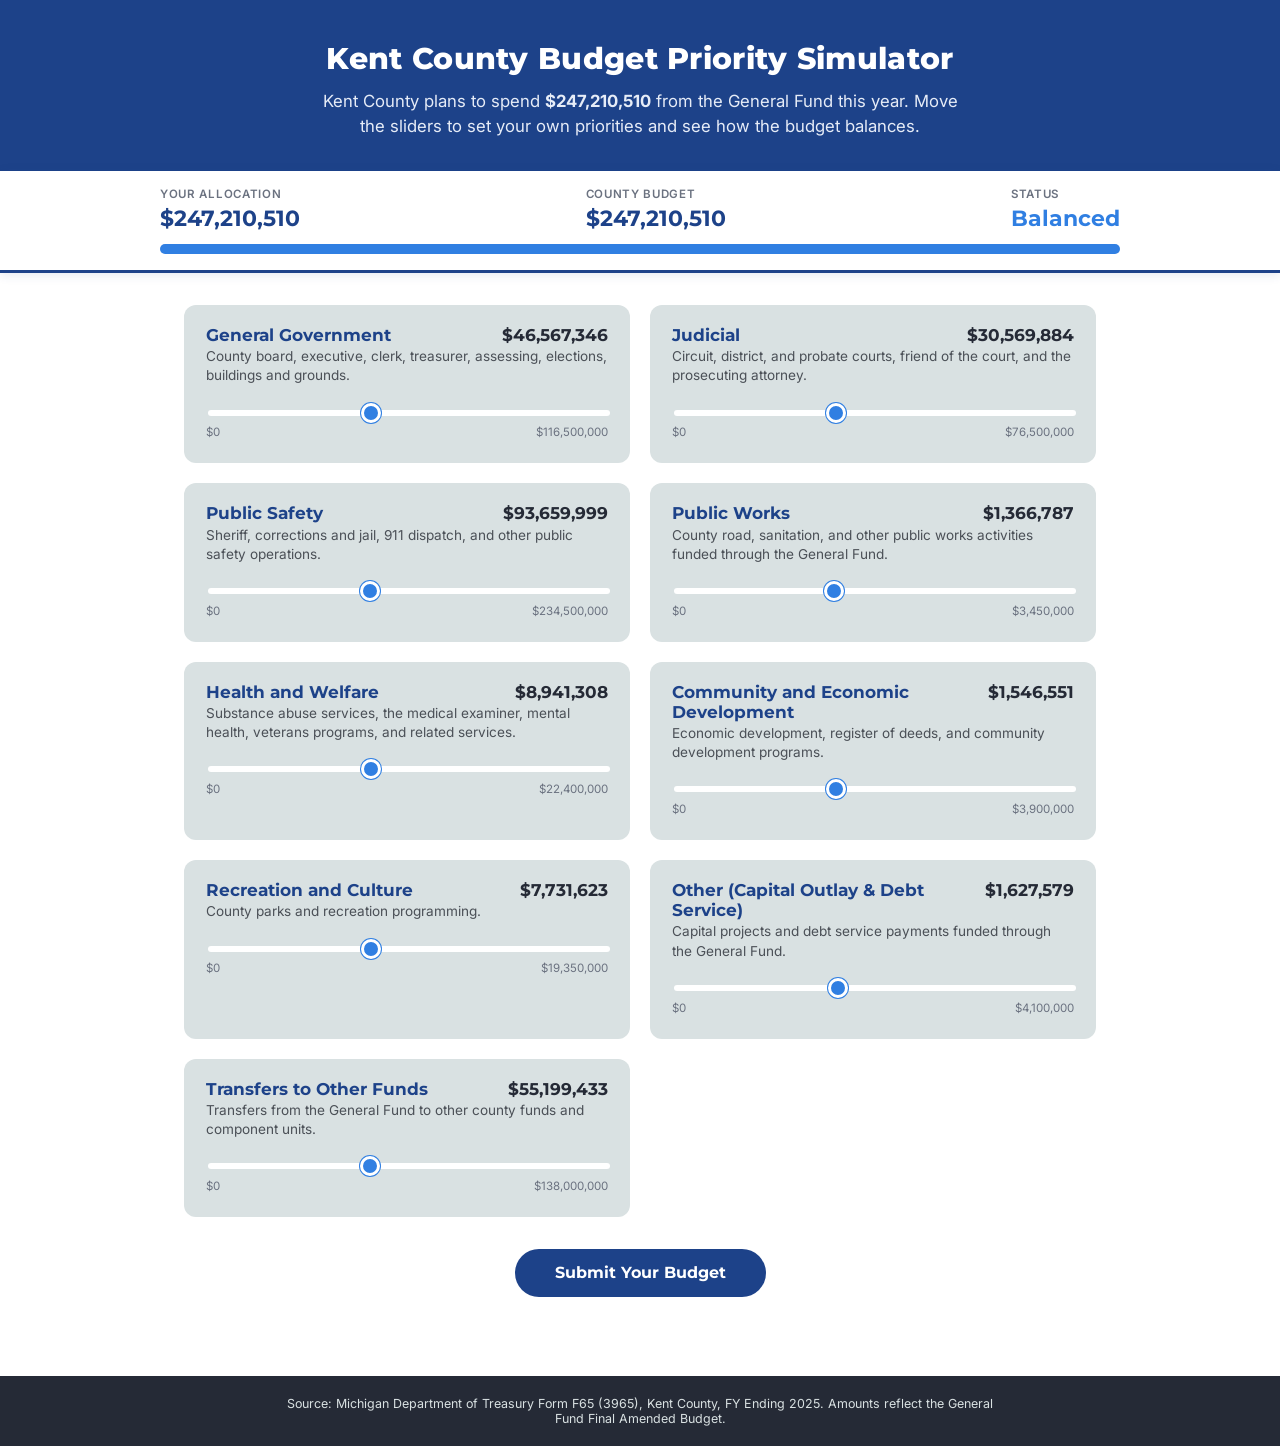
==== index.html @ 90146175 "Add budget priority simulator for Kent County General Fund Sliders for the 9 major General Fund expe" ====
<!DOCTYPE html>
<html lang="en">
<head>
<meta charset="UTF-8">
<meta name="viewport" content="width=device-width, initial-scale=1.0">
<title>Kent County Budget Priority Simulator</title>
<link rel="preconnect" href="https://fonts.googleapis.com">
<link rel="preconnect" href="https://fonts.gstatic.com" crossorigin>
<link href="https://fonts.googleapis.com/css2?family=Montserrat:wght@600;700;800&family=Inter:wght@400;500;600;700&display=swap" rel="stylesheet">
<link rel="stylesheet" href="styles.css">
</head>
<body>

<header class="site-header">
  <h1>Kent County Budget Priority Simulator</h1>
  <p class="subtitle">Kent County plans to spend <strong>$247,210,510</strong> from the General Fund this year. Move the sliders to set your own priorities and see how the budget balances.</p>
</header>

<div class="total-bar" id="totalBar">
  <div class="total-bar-inner">
    <div class="total-stat">
      <span class="total-label">Your Allocation</span>
      <span class="total-value" id="allocatedValue">$0</span>
    </div>
    <div class="total-stat">
      <span class="total-label">County Budget</span>
      <span class="total-value" id="budgetValue">$0</span>
    </div>
    <div class="total-stat status-stat">
      <span class="total-label">Status</span>
      <span class="total-value" id="statusValue">Balanced</span>
    </div>
  </div>
  <div class="progress-track">
    <div class="progress-fill" id="progressFill"></div>
  </div>
</div>

<main class="category-grid" id="categoryGrid"></main>

<div class="submit-row">
  <button id="submitBtn" class="submit-btn">Submit Your Budget</button>
  <p class="submit-note" id="submitNote"></p>
</div>

<footer class="site-footer">
  <p>Source: Michigan Department of Treasury Form F65 (3965), Kent County, FY Ending 2025. Amounts reflect the General Fund Final Amended Budget.</p>
</footer>

<script src="script.js"></script>
</body>
</html>
---- styles.css ----
:root {
  --river-blue: #1d4289;
  --sky-blue: #307fe2;
  --neutral-gray: #d9e1e2;
  --body-black: #252a36;
  --white: #ffffff;
  --sunrise-yellow: #ffb81c;
  --sunset-orange: #ff8f1c;
  --warm-red: #f9423a;
}

* {
  box-sizing: border-box;
}

body {
  margin: 0;
  background: var(--white);
  color: var(--body-black);
  font-family: 'Inter', sans-serif;
}

h1, h2, h3 {
  font-family: 'Montserrat', sans-serif;
}

.site-header {
  background: var(--river-blue);
  color: var(--white);
  padding: 2.5rem 1.5rem 2rem;
  text-align: center;
}

.site-header h1 {
  margin: 0 0 0.75rem;
  font-size: 1.9rem;
  font-weight: 800;
  letter-spacing: 0.01em;
}

.subtitle {
  margin: 0 auto;
  max-width: 640px;
  font-size: 1.05rem;
  line-height: 1.5;
  color: #e6ecf7;
}

.total-bar {
  position: sticky;
  top: 0;
  z-index: 10;
  background: var(--white);
  border-bottom: 3px solid var(--river-blue);
  padding: 1rem 1.5rem;
  box-shadow: 0 2px 10px rgba(29, 66, 137, 0.12);
  transition: border-color 0.2s ease;
}

.total-bar.over-budget {
  border-bottom-color: var(--warm-red);
}

.total-bar-inner {
  max-width: 960px;
  margin: 0 auto;
  display: flex;
  justify-content: space-between;
  gap: 1rem;
  flex-wrap: wrap;
}

.total-stat {
  display: flex;
  flex-direction: column;
  gap: 0.15rem;
}

.total-label {
  font-size: 0.72rem;
  text-transform: uppercase;
  letter-spacing: 0.06em;
  font-weight: 600;
  color: #6b7280;
}

.total-value {
  font-family: 'Montserrat', sans-serif;
  font-size: 1.4rem;
  font-weight: 700;
  color: var(--river-blue);
}

.status-stat .total-value {
  color: var(--sky-blue);
}

.total-bar.over-budget .status-stat .total-value {
  color: var(--warm-red);
}

.progress-track {
  max-width: 960px;
  margin: 0.75rem auto 0;
  height: 10px;
  background: var(--neutral-gray);
  border-radius: 999px;
  overflow: hidden;
}

.progress-fill {
  height: 100%;
  width: 0%;
  background: var(--sky-blue);
  transition: width 0.15s ease, background 0.15s ease;
}

.total-bar.over-budget .progress-fill {
  background: var(--warm-red);
}

.category-grid {
  max-width: 960px;
  margin: 2rem auto;
  padding: 0 1.5rem;
  display: grid;
  grid-template-columns: repeat(auto-fit, minmax(300px, 1fr));
  gap: 1.25rem;
}

.category-card {
  background: var(--neutral-gray);
  border-radius: 12px;
  padding: 1.25rem 1.4rem 1.5rem;
}

.category-header {
  display: flex;
  justify-content: space-between;
  align-items: baseline;
  gap: 0.5rem;
  margin-bottom: 0.15rem;
}

.category-name {
  font-family: 'Montserrat', sans-serif;
  font-weight: 700;
  font-size: 1.05rem;
  color: var(--river-blue);
}

.category-amount {
  font-family: 'Montserrat', sans-serif;
  font-weight: 700;
  font-size: 1.05rem;
  color: var(--body-black);
  white-space: nowrap;
}

.category-desc {
  margin: 0 0 0.9rem;
  font-size: 0.85rem;
  color: #4b5057;
  line-height: 1.4;
}

input[type="range"] {
  width: 100%;
  height: 6px;
  border-radius: 999px;
  background: var(--white);
  appearance: none;
  -webkit-appearance: none;
  outline: none;
  cursor: pointer;
}

input[type="range"]::-webkit-slider-thumb {
  -webkit-appearance: none;
  width: 20px;
  height: 20px;
  border-radius: 50%;
  background: var(--sky-blue);
  border: 3px solid var(--white);
  box-shadow: 0 0 0 1px var(--sky-blue);
  cursor: pointer;
}

input[type="range"]::-moz-range-thumb {
  width: 20px;
  height: 20px;
  border-radius: 50%;
  background: var(--sky-blue);
  border: 3px solid var(--white);
  box-shadow: 0 0 0 1px var(--sky-blue);
  cursor: pointer;
}

.range-labels {
  display: flex;
  justify-content: space-between;
  font-size: 0.72rem;
  color: #6b7280;
  margin-top: 0.35rem;
}

.submit-row {
  max-width: 960px;
  margin: 0 auto 3rem;
  padding: 0 1.5rem;
  text-align: center;
}

.submit-btn {
  font-family: 'Montserrat', sans-serif;
  font-weight: 700;
  font-size: 1rem;
  color: var(--white);
  background: var(--river-blue);
  border: none;
  border-radius: 999px;
  padding: 0.9rem 2.5rem;
  cursor: pointer;
  transition: background 0.15s ease;
}

.submit-btn:hover {
  background: var(--sky-blue);
}

.submit-note {
  margin-top: 0.9rem;
  font-size: 0.9rem;
  font-weight: 600;
  color: var(--river-blue);
  min-height: 1.2em;
}

.site-footer {
  background: var(--body-black);
  color: var(--neutral-gray);
  text-align: center;
  padding: 1.25rem 1.5rem;
  font-size: 0.78rem;
}

.site-footer p {
  margin: 0;
  max-width: 720px;
  margin: 0 auto;
}
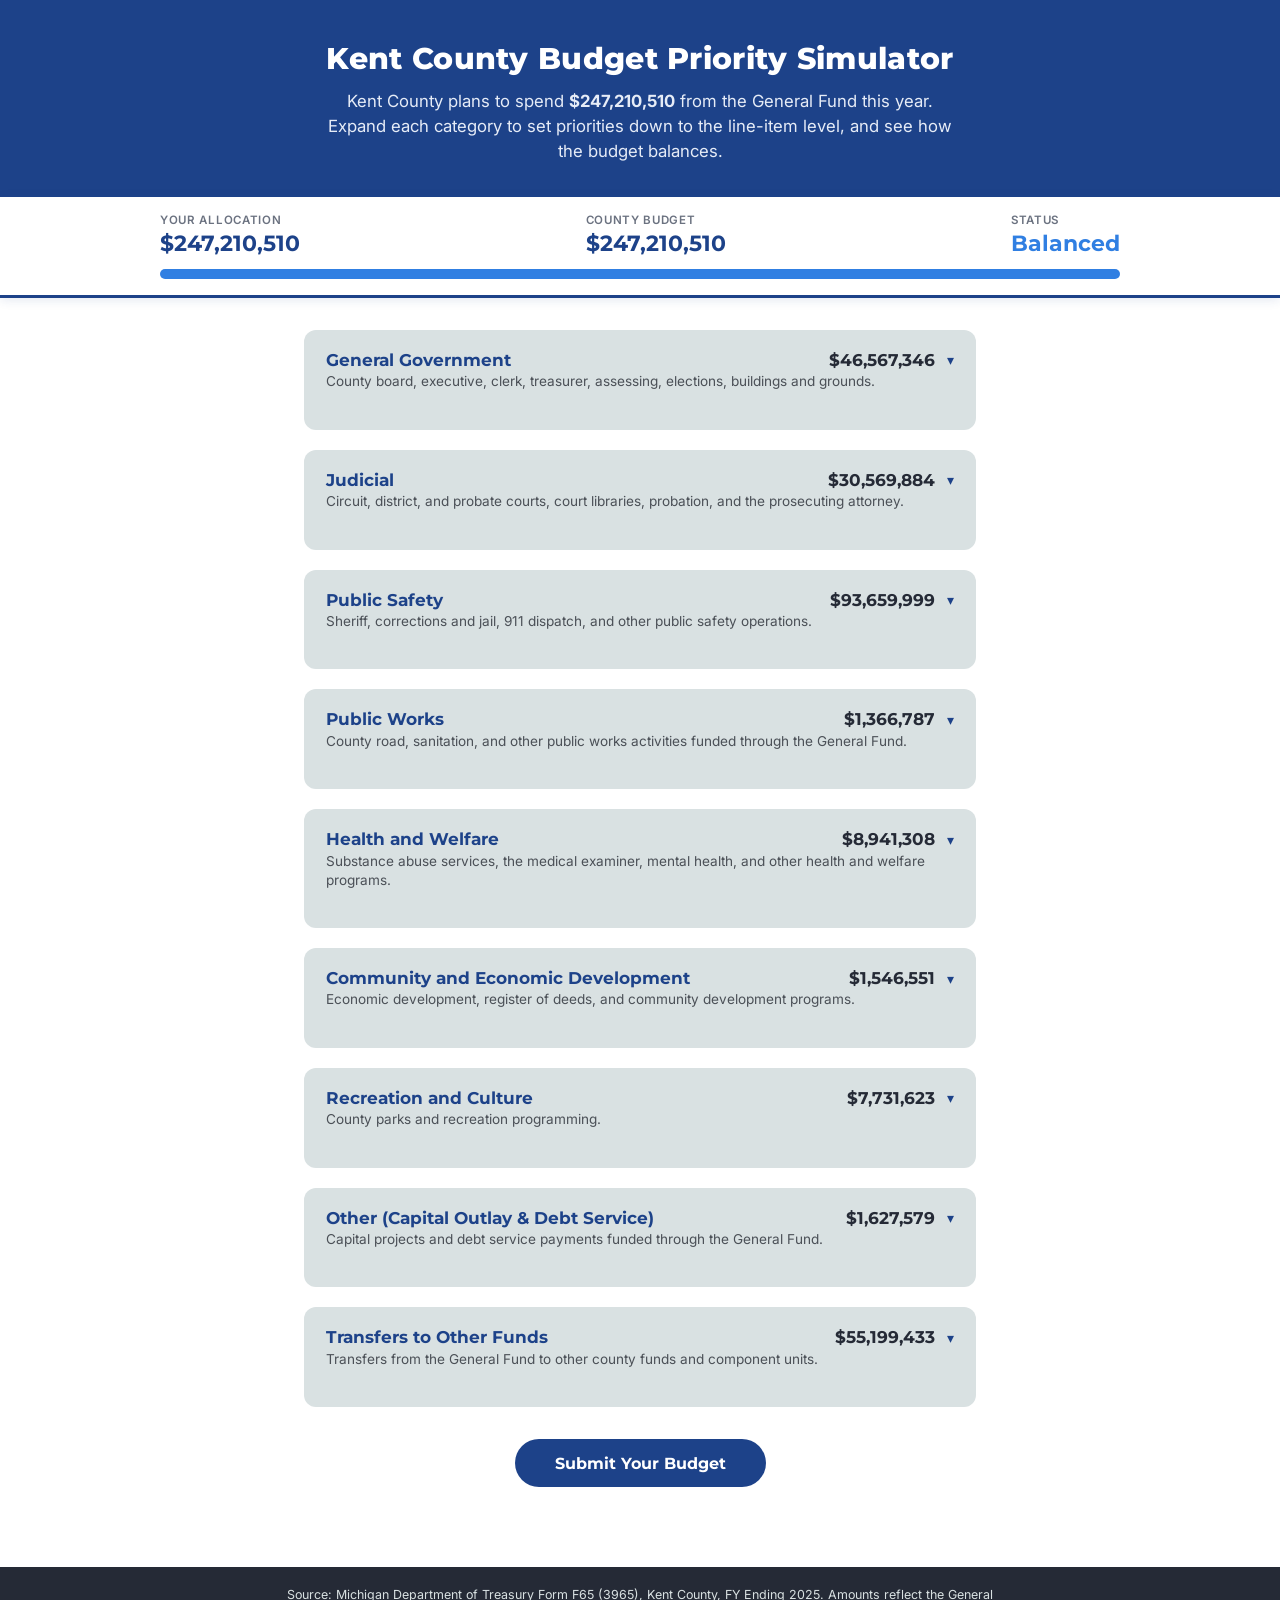
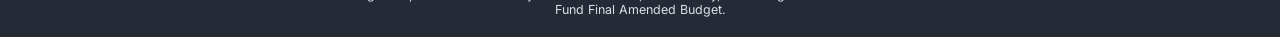
==== commit cd3213cc: "Add subcategory drill-down with accordion, synced inputs, and info tooltips Each of the 9 main categ" ====
--- a/index.html
+++ b/index.html
@@ -13,7 +13,7 @@
 
 <header class="site-header">
   <h1>Kent County Budget Priority Simulator</h1>
-  <p class="subtitle">Kent County plans to spend <strong>$247,210,510</strong> from the General Fund this year. Move the sliders to set your own priorities and see how the budget balances.</p>
+  <p class="subtitle">Kent County plans to spend <strong>$247,210,510</strong> from the General Fund this year. Expand each category to set priorities down to the line-item level, and see how the budget balances.</p>
 </header>
 
 <div class="total-bar" id="totalBar">
--- a/styles.css
+++ b/styles.css
@@ -120,11 +120,11 @@
 }
 
 .category-grid {
-  max-width: 960px;
+  max-width: 720px;
   margin: 2rem auto;
   padding: 0 1.5rem;
   display: grid;
-  grid-template-columns: repeat(auto-fit, minmax(300px, 1fr));
+  grid-template-columns: 1fr;
   gap: 1.25rem;
 }
 
@@ -134,12 +134,19 @@
   padding: 1.25rem 1.4rem 1.5rem;
 }
 
-.category-header {
+.category-toggle {
   display: flex;
   justify-content: space-between;
-  align-items: baseline;
-  gap: 0.5rem;
+  align-items: center;
+  gap: 0.75rem;
+  width: 100%;
   margin-bottom: 0.15rem;
+  background: none;
+  border: none;
+  padding: 0;
+  cursor: pointer;
+  text-align: left;
+  font-family: inherit;
 }
 
 .category-name {
@@ -155,6 +162,18 @@
   font-size: 1.05rem;
   color: var(--body-black);
   white-space: nowrap;
+  margin-left: auto;
+}
+
+.chevron {
+  color: var(--river-blue);
+  font-size: 0.9rem;
+  transition: transform 0.2s ease;
+  flex-shrink: 0;
+}
+
+.category-toggle[aria-expanded="true"] .chevron {
+  transform: rotate(180deg);
 }
 
 .category-desc {
@@ -164,11 +183,168 @@
   line-height: 1.4;
 }
 
+.subcategory-list {
+  max-height: 0px;
+  overflow: hidden;
+  transition: max-height 0.25s ease;
+}
+
+.subcategory-list-inner {
+  padding-top: 0.25rem;
+  display: flex;
+  flex-direction: column;
+  gap: 1.1rem;
+}
+
+.subcategory-row {
+  background: var(--white);
+  border-radius: 10px;
+  padding: 0.9rem 1rem 1rem;
+}
+
+.subcategory-top {
+  display: flex;
+  justify-content: space-between;
+  align-items: flex-start;
+  gap: 0.75rem;
+  flex-wrap: wrap;
+  margin-bottom: 0.6rem;
+}
+
+.subcategory-name-wrap {
+  display: flex;
+  align-items: center;
+  gap: 0.4rem;
+  flex-wrap: wrap;
+}
+
+.subcategory-name {
+  font-weight: 600;
+  font-size: 0.92rem;
+  color: var(--body-black);
+}
+
+.subcategory-controls {
+  display: flex;
+  align-items: center;
+  gap: 0.5rem;
+}
+
+.subcategory-number {
+  width: 118px;
+  font-family: 'Inter', sans-serif;
+  font-weight: 600;
+  font-size: 0.85rem;
+  color: var(--body-black);
+  border: 1px solid var(--neutral-gray);
+  border-radius: 6px;
+  padding: 0.35rem 0.5rem;
+  background: var(--white);
+}
+
+.subcategory-number:focus {
+  outline: 2px solid var(--sky-blue);
+  outline-offset: 1px;
+}
+
+.reset-btn {
+  font-family: 'Inter', sans-serif;
+  font-weight: 600;
+  font-size: 0.75rem;
+  color: var(--river-blue);
+  background: var(--neutral-gray);
+  border: none;
+  border-radius: 6px;
+  padding: 0.4rem 0.6rem;
+  cursor: pointer;
+  white-space: nowrap;
+}
+
+.reset-btn:hover {
+  background: var(--sky-blue);
+  color: var(--white);
+}
+
+.single-line-note {
+  margin: 0;
+  font-size: 0.78rem;
+  font-style: italic;
+  color: #6b7280;
+  line-height: 1.4;
+}
+
+.info-wrap {
+  position: relative;
+  display: inline-flex;
+  align-items: center;
+}
+
+.info-btn {
+  width: 16px;
+  height: 16px;
+  border-radius: 50%;
+  border: 1px solid var(--sky-blue);
+  background: var(--white);
+  color: var(--sky-blue);
+  font-size: 0.68rem;
+  font-style: italic;
+  font-family: Georgia, serif;
+  line-height: 1;
+  display: inline-flex;
+  align-items: center;
+  justify-content: center;
+  cursor: pointer;
+  padding: 0;
+}
+
+.info-btn:hover,
+.info-btn:focus {
+  background: var(--sky-blue);
+  color: var(--white);
+  outline: none;
+}
+
+.info-tooltip {
+  display: none;
+  position: absolute;
+  z-index: 20;
+  top: 130%;
+  left: 0;
+  width: 240px;
+  background: var(--white);
+  color: var(--body-black);
+  border: 1px solid var(--river-blue);
+  border-radius: 8px;
+  padding: 0.6rem 0.7rem;
+  font-size: 0.78rem;
+  font-weight: 400;
+  line-height: 1.4;
+  box-shadow: 0 4px 14px rgba(29, 66, 137, 0.18);
+}
+
+.info-wrap:hover .info-tooltip,
+.info-tooltip.visible {
+  display: block;
+}
+
+.review-badge {
+  font-size: 0.65rem;
+  font-weight: 700;
+  text-transform: uppercase;
+  letter-spacing: 0.03em;
+  color: var(--river-blue);
+  background: var(--neutral-gray);
+  border: 1px solid var(--sky-blue);
+  border-radius: 999px;
+  padding: 0.15rem 0.5rem;
+  white-space: nowrap;
+}
+
 input[type="range"] {
   width: 100%;
   height: 6px;
   border-radius: 999px;
-  background: var(--white);
+  background: var(--neutral-gray);
   appearance: none;
   -webkit-appearance: none;
   outline: none;
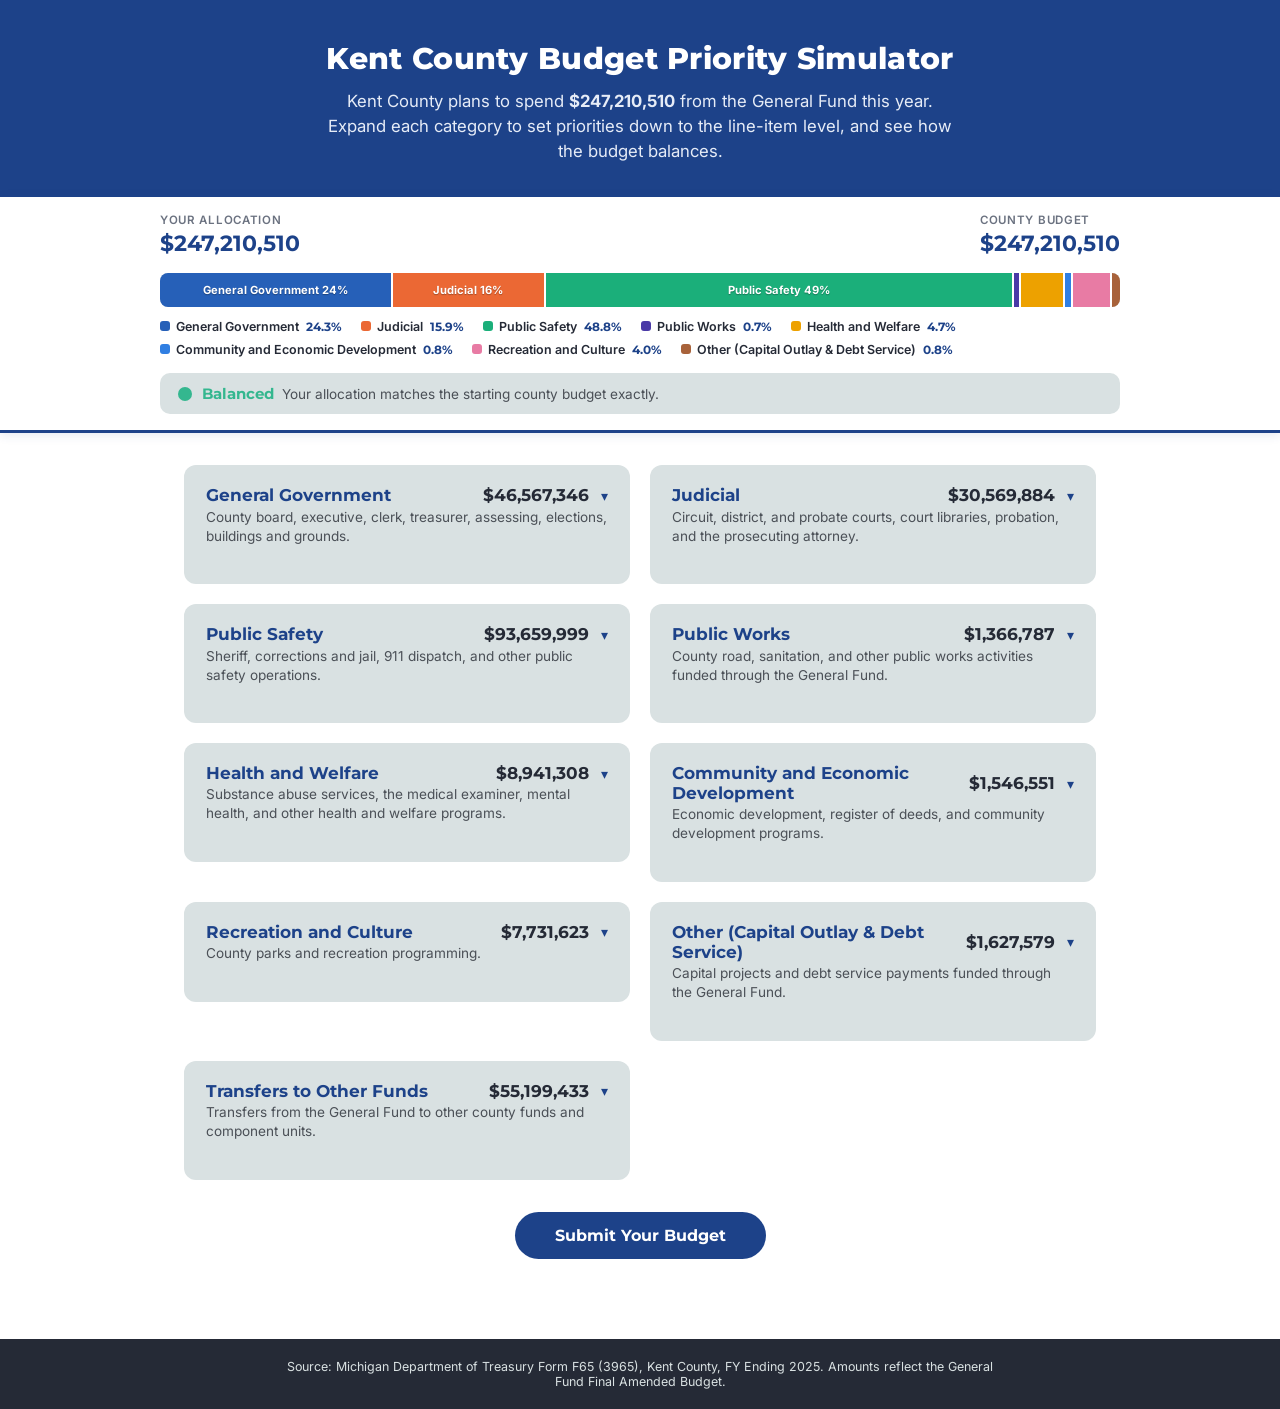
==== commit f403d02c: "Restore 2-column layout and add composition chart with budget status indicator - Category grid is 2 " ====
--- a/index.html
+++ b/index.html
@@ -26,13 +26,19 @@
       <span class="total-label">County Budget</span>
       <span class="total-value" id="budgetValue">$0</span>
     </div>
-    <div class="total-stat status-stat">
-      <span class="total-label">Status</span>
-      <span class="total-value" id="statusValue">Balanced</span>
-    </div>
   </div>
-  <div class="progress-track">
-    <div class="progress-fill" id="progressFill"></div>
+
+  <div class="composition-chart">
+    <div class="composition-bar" id="compositionBar" role="img" aria-label="Live breakdown of your allocation across the 8 main fund categories"></div>
+    <div class="composition-legend" id="compositionLegend"></div>
+  </div>
+
+  <div class="budget-status" id="budgetStatus">
+    <span class="status-dot" id="statusDot"></span>
+    <span class="status-text">
+      <span class="status-label" id="statusLabel">Balanced</span>
+      <span class="status-detail" id="statusDetail"></span>
+    </span>
   </div>
 </div>
 
--- a/styles.css
+++ b/styles.css
@@ -7,6 +7,9 @@
   --sunrise-yellow: #ffb81c;
   --sunset-orange: #ff8f1c;
   --warm-red: #f9423a;
+  --status-surplus: #307fe2;
+  --status-balanced: #34b78f;
+  --status-deficit: #f9423a;
 }
 
 * {
@@ -54,11 +57,6 @@
   border-bottom: 3px solid var(--river-blue);
   padding: 1rem 1.5rem;
   box-shadow: 0 2px 10px rgba(29, 66, 137, 0.12);
-  transition: border-color 0.2s ease;
-}
-
-.total-bar.over-budget {
-  border-bottom-color: var(--warm-red);
 }
 
 .total-bar-inner {
@@ -91,41 +89,157 @@
   color: var(--river-blue);
 }
 
-.status-stat .total-value {
-  color: var(--sky-blue);
-}
-
-.total-bar.over-budget .status-stat .total-value {
-  color: var(--warm-red);
-}
-
-.progress-track {
+.composition-chart {
   max-width: 960px;
-  margin: 0.75rem auto 0;
+  margin: 1rem auto 0;
+}
+
+.composition-bar {
+  display: flex;
+  width: 100%;
+  height: 34px;
+  border-radius: 8px;
+  overflow: hidden;
+  background: var(--neutral-gray);
+}
+
+.composition-segment {
+  height: 100%;
+  min-width: 3px;
+  display: flex;
+  align-items: center;
+  justify-content: center;
+  overflow: hidden;
+  transition: width 0.2s ease;
+  border-right: 2px solid var(--white);
+}
+
+.composition-segment:last-child {
+  border-right: none;
+}
+
+.segment-label {
+  font-family: 'Inter', sans-serif;
+  font-size: 0.7rem;
+  font-weight: 700;
+  color: var(--white);
+  white-space: nowrap;
+  overflow: hidden;
+  text-overflow: ellipsis;
+  padding: 0 0.4rem;
+  text-shadow: 0 1px 1px rgba(0, 0, 0, 0.3);
+}
+
+.composition-legend {
+  display: flex;
+  flex-wrap: wrap;
+  gap: 0.5rem 1.2rem;
+  margin-top: 0.75rem;
+  font-size: 0.78rem;
+}
+
+.legend-row {
+  display: flex;
+  align-items: center;
+  gap: 0.4rem;
+  color: var(--body-black);
+}
+
+.legend-swatch {
+  width: 10px;
   height: 10px;
+  border-radius: 3px;
+  flex-shrink: 0;
+}
+
+.legend-name {
+  font-weight: 600;
+}
+
+.legend-percent {
+  font-family: 'Montserrat', sans-serif;
+  font-weight: 700;
+  color: var(--river-blue);
+}
+
+.budget-status {
+  display: flex;
+  align-items: center;
+  gap: 0.65rem;
+  max-width: 960px;
+  margin: 1rem auto 0;
+  padding: 0.7rem 1.1rem;
+  border-radius: 10px;
   background: var(--neutral-gray);
-  border-radius: 999px;
-  overflow: hidden;
-}
-
-.progress-fill {
-  height: 100%;
-  width: 0%;
-  background: var(--sky-blue);
-  transition: width 0.15s ease, background 0.15s ease;
-}
-
-.total-bar.over-budget .progress-fill {
-  background: var(--warm-red);
+}
+
+.status-dot {
+  width: 14px;
+  height: 14px;
+  border-radius: 50%;
+  flex-shrink: 0;
+  background: var(--status-balanced);
+  transition: background 0.15s ease;
+}
+
+.status-text {
+  display: flex;
+  align-items: baseline;
+  gap: 0.5rem;
+  flex-wrap: wrap;
+}
+
+.status-label {
+  font-family: 'Montserrat', sans-serif;
+  font-weight: 700;
+  font-size: 0.95rem;
+  color: var(--status-balanced);
+  transition: color 0.15s ease;
+}
+
+.status-detail {
+  font-size: 0.85rem;
+  color: #4b5057;
+}
+
+.budget-status.status-surplus .status-dot {
+  background-color: var(--status-surplus);
+}
+
+.budget-status.status-surplus .status-label {
+  color: var(--status-surplus);
+}
+
+.budget-status.status-balanced .status-dot {
+  background-color: var(--status-balanced);
+}
+
+.budget-status.status-balanced .status-label {
+  color: var(--status-balanced);
+}
+
+.budget-status.status-deficit .status-dot {
+  background-color: var(--status-deficit);
+}
+
+.budget-status.status-deficit .status-label {
+  color: var(--status-deficit);
 }
 
 .category-grid {
-  max-width: 720px;
+  max-width: 960px;
   margin: 2rem auto;
   padding: 0 1.5rem;
   display: grid;
   grid-template-columns: 1fr;
+  align-items: start;
   gap: 1.25rem;
+}
+
+@media (min-width: 700px) {
+  .category-grid {
+    grid-template-columns: 1fr 1fr;
+  }
 }
 
 .category-card {
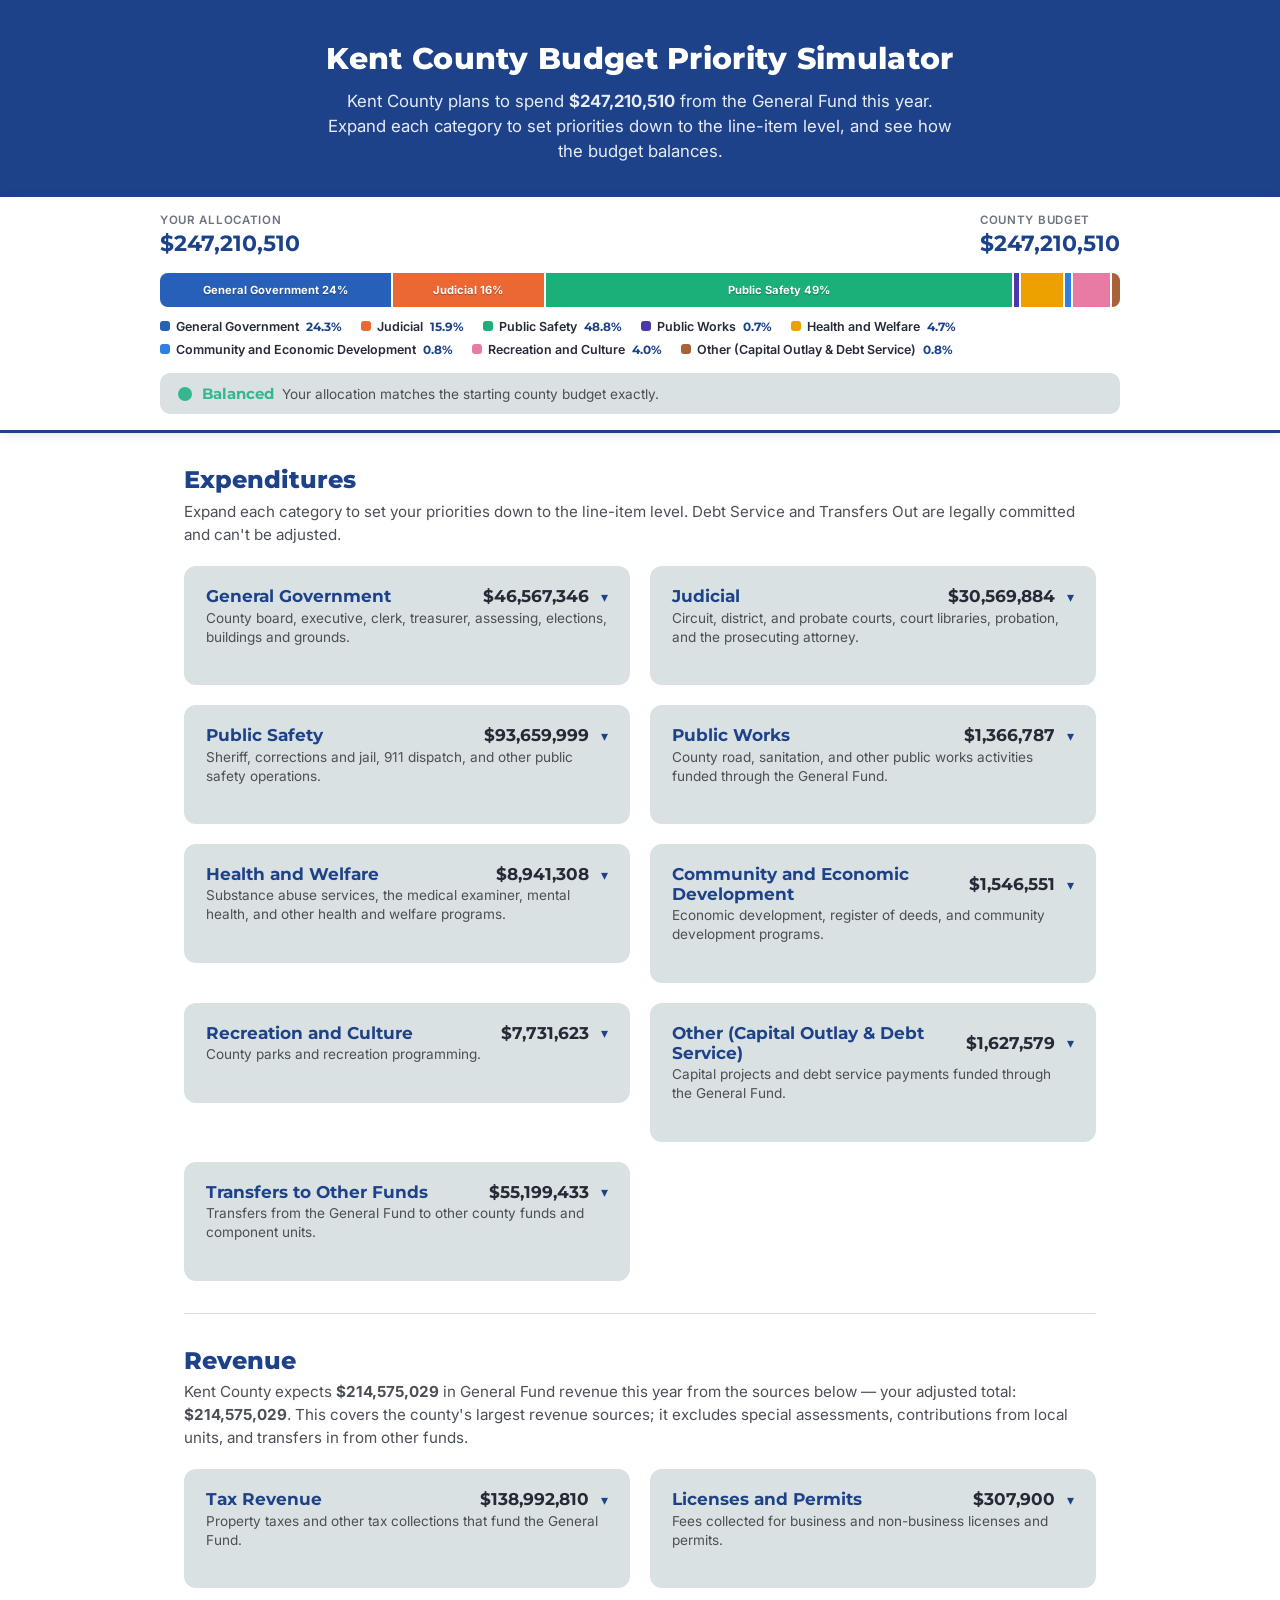
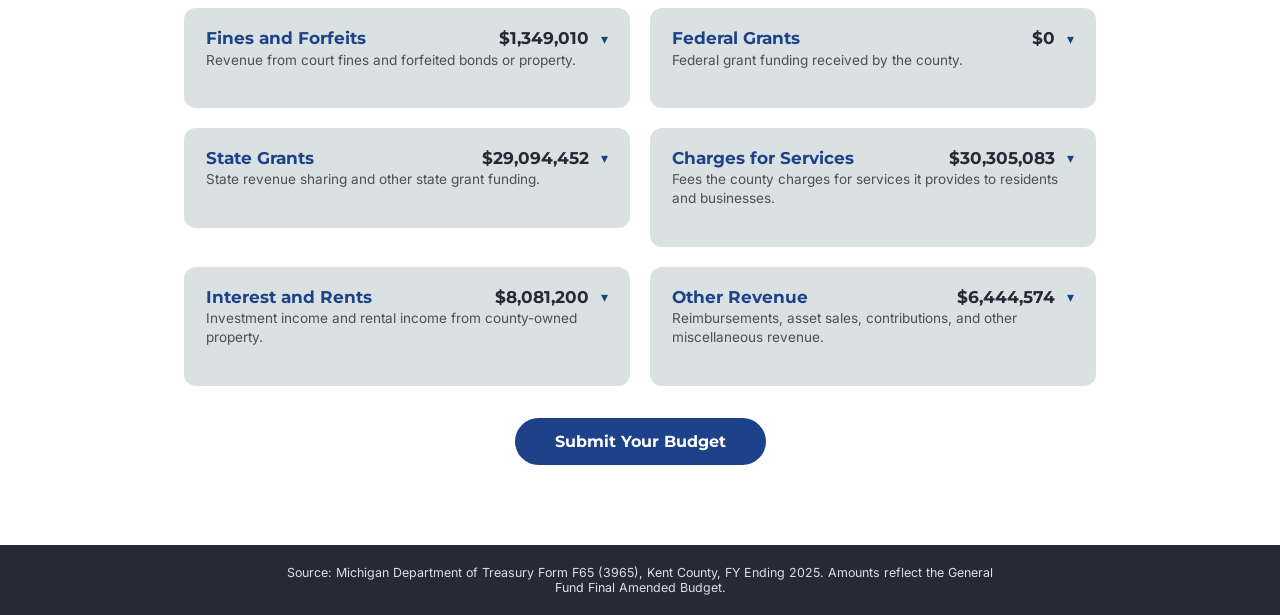
==== commit 282324cd: "Add Revenue section, lock non-adjustable lines, and per-line comment boxes - Add a Revenue section (" ====
--- a/index.html
+++ b/index.html
@@ -42,7 +42,27 @@
   </div>
 </div>
 
-<main class="category-grid" id="categoryGrid"></main>
+<main>
+
+<section class="budget-section">
+  <div class="section-heading">
+    <h2>Expenditures</h2>
+    <p class="section-subtext">Expand each category to set your priorities down to the line-item level. Debt Service and Transfers Out are legally committed and can't be adjusted.</p>
+  </div>
+  <div class="category-grid" id="categoryGrid"></div>
+</section>
+
+<div class="section-divider"></div>
+
+<section class="budget-section">
+  <div class="section-heading">
+    <h2>Revenue</h2>
+    <p class="section-subtext">Kent County expects <strong id="revenueBudgetValue">$0</strong> in General Fund revenue this year from the sources below — your adjusted total: <strong id="revenueAllocatedValue">$0</strong>. This covers the county's largest revenue sources; it excludes special assessments, contributions from local units, and transfers in from other funds.</p>
+  </div>
+  <div class="category-grid" id="revenueGrid"></div>
+</section>
+
+</main>
 
 <div class="submit-row">
   <button id="submitBtn" class="submit-btn">Submit Your Budget</button>
--- a/styles.css
+++ b/styles.css
@@ -226,9 +226,47 @@
   color: var(--status-deficit);
 }
 
+.budget-section {
+  padding-top: 2rem;
+}
+
+.section-heading {
+  max-width: 960px;
+  margin: 0 auto 1.25rem;
+  padding: 0 1.5rem;
+}
+
+.section-heading h2 {
+  font-family: 'Montserrat', sans-serif;
+  color: var(--river-blue);
+  font-size: 1.5rem;
+  font-weight: 800;
+  margin: 0 0 0.4rem;
+}
+
+.section-subtext {
+  font-size: 0.95rem;
+  color: #4b5057;
+  line-height: 1.5;
+  margin: 0;
+}
+
+.section-divider {
+  max-width: 960px;
+  margin: 1rem auto 0;
+  padding: 0 1.5rem;
+}
+
+.section-divider::after {
+  content: '';
+  display: block;
+  height: 1px;
+  background: var(--neutral-gray);
+}
+
 .category-grid {
   max-width: 960px;
-  margin: 2rem auto;
+  margin: 0 auto 2rem;
   padding: 0 1.5rem;
   display: grid;
   grid-template-columns: 1fr;
@@ -385,6 +423,65 @@
   font-style: italic;
   color: #6b7280;
   line-height: 1.4;
+}
+
+.locked-row {
+  background: #eef1f4;
+}
+
+.locked-badge {
+  font-size: 0.65rem;
+  font-weight: 700;
+  text-transform: uppercase;
+  letter-spacing: 0.03em;
+  color: var(--white);
+  background: var(--river-blue);
+  border-radius: 999px;
+  padding: 0.15rem 0.5rem;
+  white-space: nowrap;
+}
+
+.locked-amount {
+  font-family: 'Montserrat', sans-serif;
+  font-weight: 700;
+  font-size: 0.95rem;
+  color: var(--body-black);
+}
+
+.lock-note {
+  margin: 0 0 0.75rem;
+  font-size: 0.8rem;
+  color: var(--river-blue);
+  background: rgba(29, 66, 137, 0.07);
+  border-left: 3px solid var(--river-blue);
+  padding: 0.5rem 0.7rem;
+  border-radius: 0 6px 6px 0;
+  line-height: 1.4;
+}
+
+.comment-label {
+  display: block;
+  font-size: 0.72rem;
+  font-weight: 600;
+  color: #6b7280;
+  margin-top: 0.7rem;
+  margin-bottom: 0.3rem;
+}
+
+.subcategory-comment {
+  width: 100%;
+  font-family: 'Inter', sans-serif;
+  font-size: 0.85rem;
+  color: var(--body-black);
+  border: 1px solid var(--neutral-gray);
+  border-radius: 6px;
+  padding: 0.45rem 0.6rem;
+  background: var(--white);
+}
+
+.subcategory-comment:focus {
+  outline: 2px solid var(--sky-blue);
+  outline-offset: 1px;
 }
 
 .info-wrap {
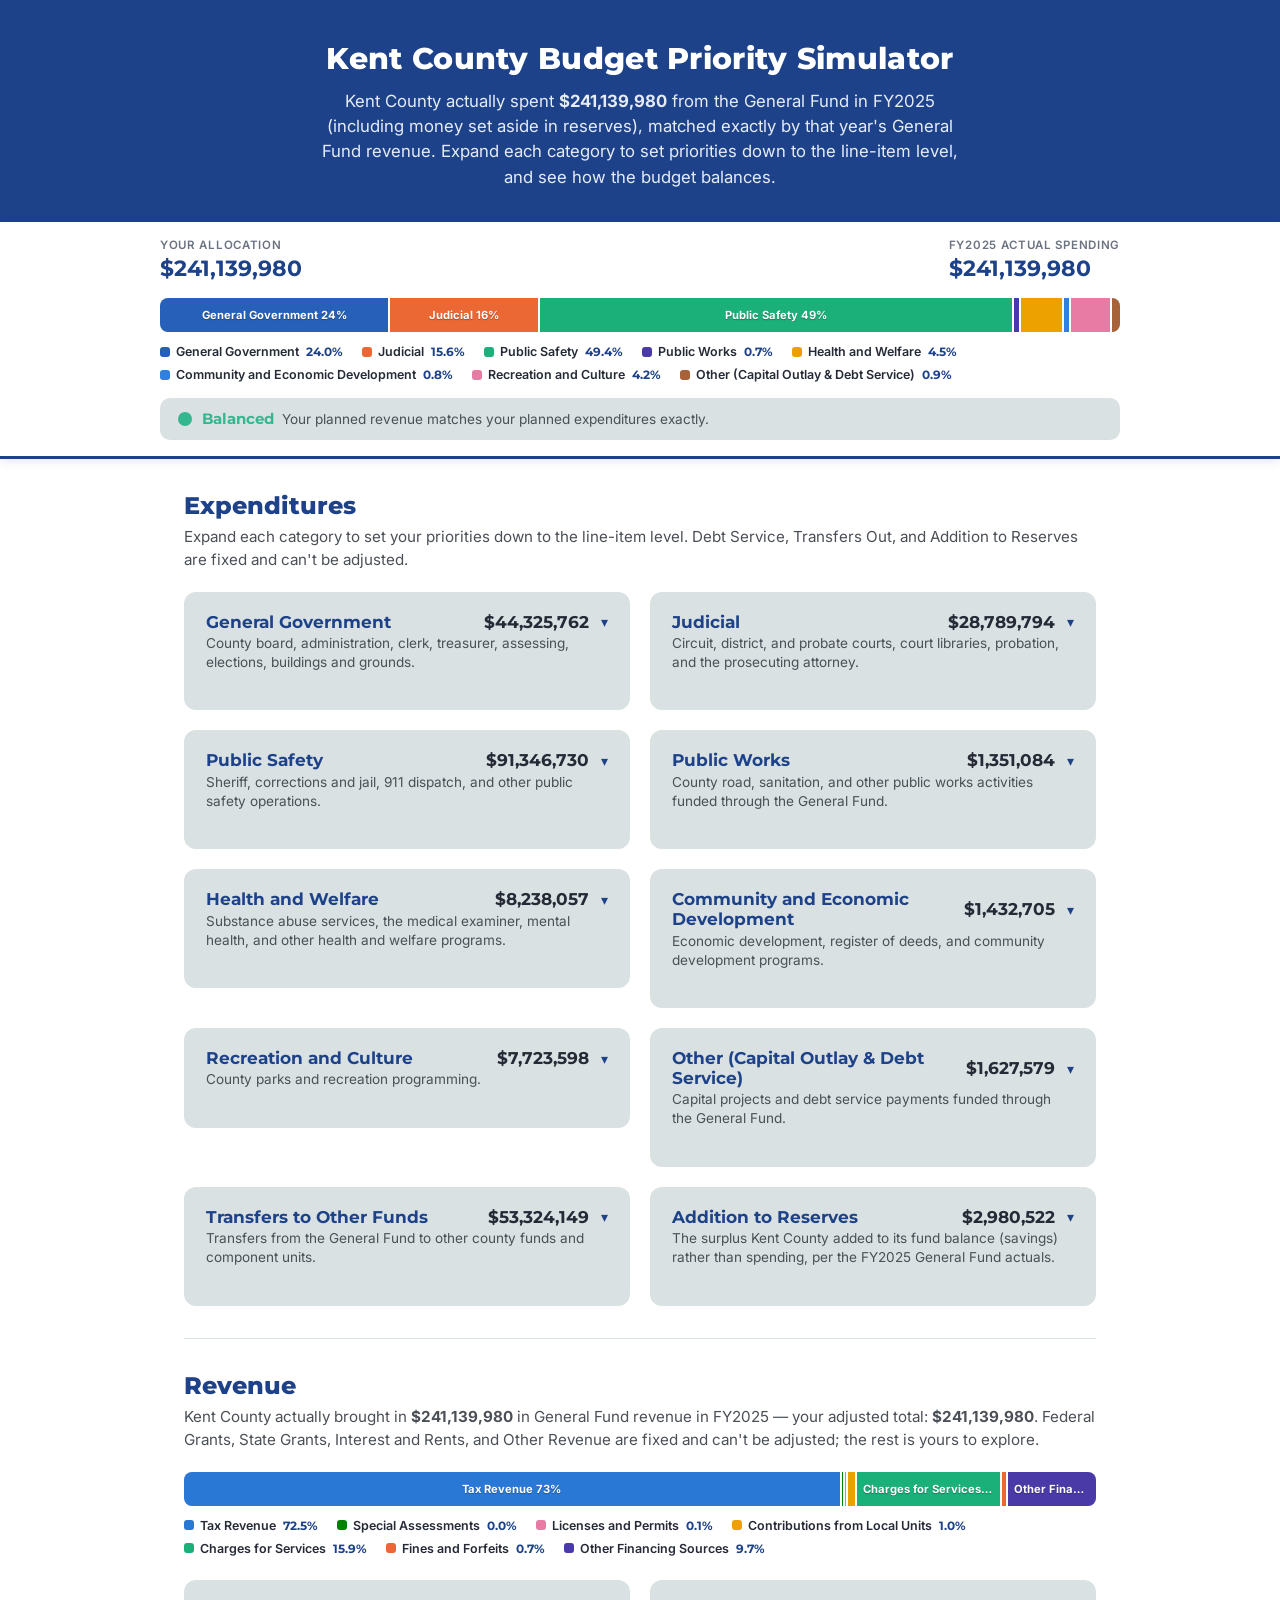
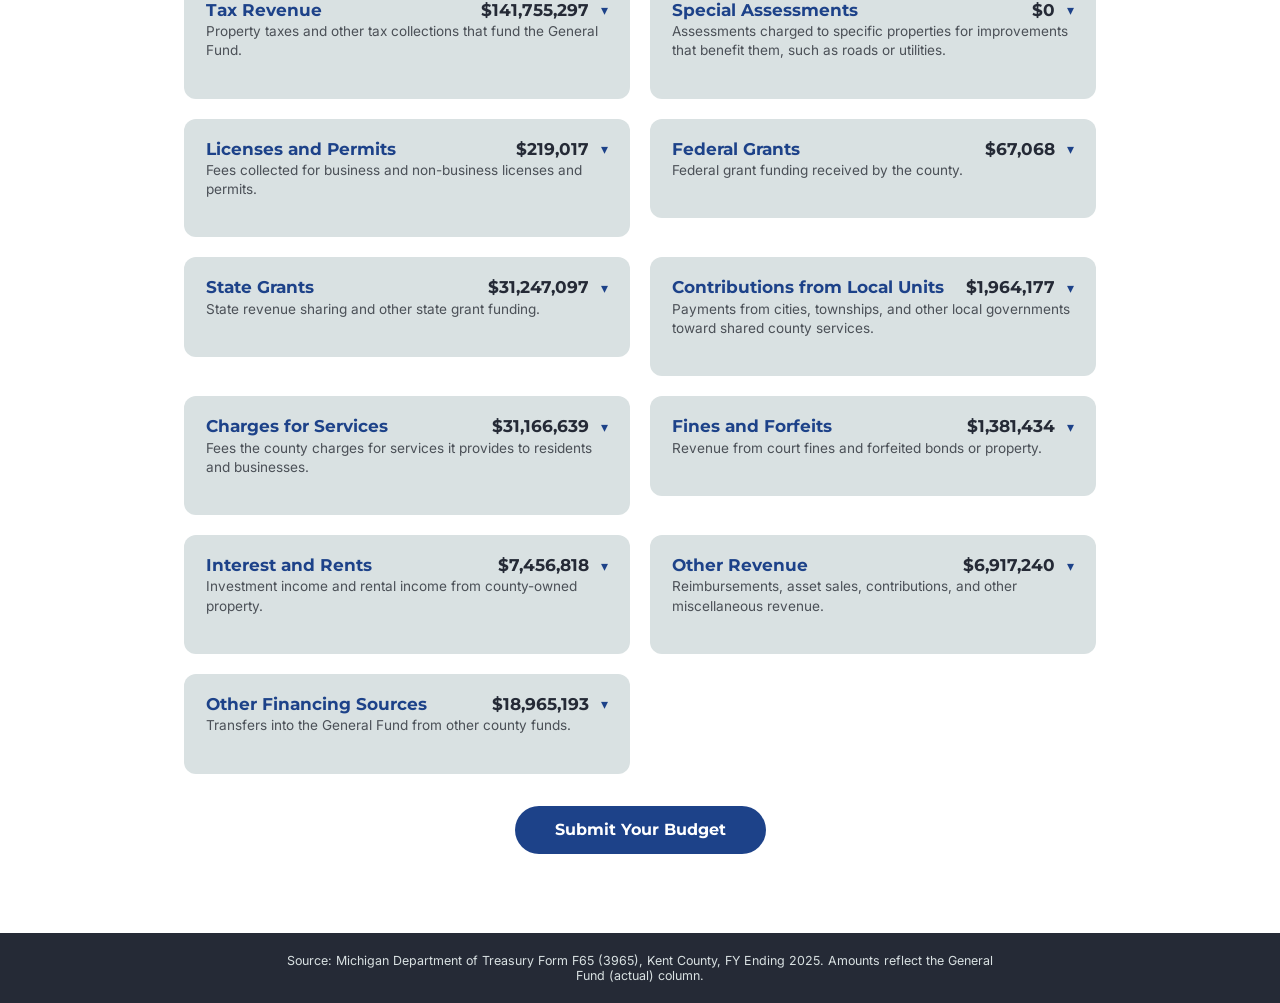
==== commit 57646cb8: "Rebase entire data model onto General Fund actuals; add missing revenue, lock more lines, add revenu" ====
--- a/index.html
+++ b/index.html
@@ -13,7 +13,7 @@
 
 <header class="site-header">
   <h1>Kent County Budget Priority Simulator</h1>
-  <p class="subtitle">Kent County plans to spend <strong>$247,210,510</strong> from the General Fund this year. Expand each category to set priorities down to the line-item level, and see how the budget balances.</p>
+  <p class="subtitle">Kent County actually spent <strong>$241,139,980</strong> from the General Fund in FY2025 (including money set aside in reserves), matched exactly by that year's General Fund revenue. Expand each category to set priorities down to the line-item level, and see how the budget balances.</p>
 </header>
 
 <div class="total-bar" id="totalBar">
@@ -23,7 +23,7 @@
       <span class="total-value" id="allocatedValue">$0</span>
     </div>
     <div class="total-stat">
-      <span class="total-label">County Budget</span>
+      <span class="total-label">FY2025 Actual Spending</span>
       <span class="total-value" id="budgetValue">$0</span>
     </div>
   </div>
@@ -47,7 +47,7 @@
 <section class="budget-section">
   <div class="section-heading">
     <h2>Expenditures</h2>
-    <p class="section-subtext">Expand each category to set your priorities down to the line-item level. Debt Service and Transfers Out are legally committed and can't be adjusted.</p>
+    <p class="section-subtext">Expand each category to set your priorities down to the line-item level. Debt Service, Transfers Out, and Addition to Reserves are fixed and can't be adjusted.</p>
   </div>
   <div class="category-grid" id="categoryGrid"></div>
 </section>
@@ -57,8 +57,14 @@
 <section class="budget-section">
   <div class="section-heading">
     <h2>Revenue</h2>
-    <p class="section-subtext">Kent County expects <strong id="revenueBudgetValue">$0</strong> in General Fund revenue this year from the sources below — your adjusted total: <strong id="revenueAllocatedValue">$0</strong>. This covers the county's largest revenue sources; it excludes special assessments, contributions from local units, and transfers in from other funds.</p>
+    <p class="section-subtext">Kent County actually brought in <strong id="revenueBudgetValue">$0</strong> in General Fund revenue in FY2025 — your adjusted total: <strong id="revenueAllocatedValue">$0</strong>. Federal Grants, State Grants, Interest and Rents, and Other Revenue are fixed and can't be adjusted; the rest is yours to explore.</p>
   </div>
+
+  <div class="composition-chart composition-chart-standalone">
+    <div class="composition-bar" id="revenueCompositionBar" role="img" aria-label="Live breakdown of your adjustable revenue across categories"></div>
+    <div class="composition-legend" id="revenueCompositionLegend"></div>
+  </div>
+
   <div class="category-grid" id="revenueGrid"></div>
 </section>
 
@@ -70,7 +76,7 @@
 </div>
 
 <footer class="site-footer">
-  <p>Source: Michigan Department of Treasury Form F65 (3965), Kent County, FY Ending 2025. Amounts reflect the General Fund Final Amended Budget.</p>
+  <p>Source: Michigan Department of Treasury Form F65 (3965), Kent County, FY Ending 2025. Amounts reflect the General Fund (actual) column.</p>
 </footer>
 
 <script src="script.js"></script>
--- a/styles.css
+++ b/styles.css
@@ -94,6 +94,11 @@
   margin: 1rem auto 0;
 }
 
+.composition-chart-standalone {
+  padding: 0 1.5rem;
+  margin-bottom: 1.5rem;
+}
+
 .composition-bar {
   display: flex;
   width: 100%;
@@ -515,27 +520,23 @@
   outline: none;
 }
 
-.info-tooltip {
+.floating-tooltip {
   display: none;
-  position: absolute;
-  z-index: 20;
-  top: 130%;
-  left: 0;
+  position: fixed;
+  z-index: 1000;
   width: 240px;
+  max-width: calc(100vw - 16px);
   background: var(--white);
   color: var(--body-black);
   border: 1px solid var(--river-blue);
   border-radius: 8px;
   padding: 0.6rem 0.7rem;
+  font-family: 'Inter', sans-serif;
   font-size: 0.78rem;
   font-weight: 400;
   line-height: 1.4;
   box-shadow: 0 4px 14px rgba(29, 66, 137, 0.18);
-}
-
-.info-wrap:hover .info-tooltip,
-.info-tooltip.visible {
-  display: block;
+  pointer-events: none;
 }
 
 .review-badge {
@@ -615,12 +616,22 @@
   background: var(--sky-blue);
 }
 
+.submit-btn:disabled {
+  background: var(--neutral-gray);
+  color: #6b7280;
+  cursor: not-allowed;
+}
+
 .submit-note {
   margin-top: 0.9rem;
   font-size: 0.9rem;
   font-weight: 600;
   color: var(--river-blue);
   min-height: 1.2em;
+}
+
+.submit-note.submit-error {
+  color: var(--warm-red);
 }
 
 .site-footer {
